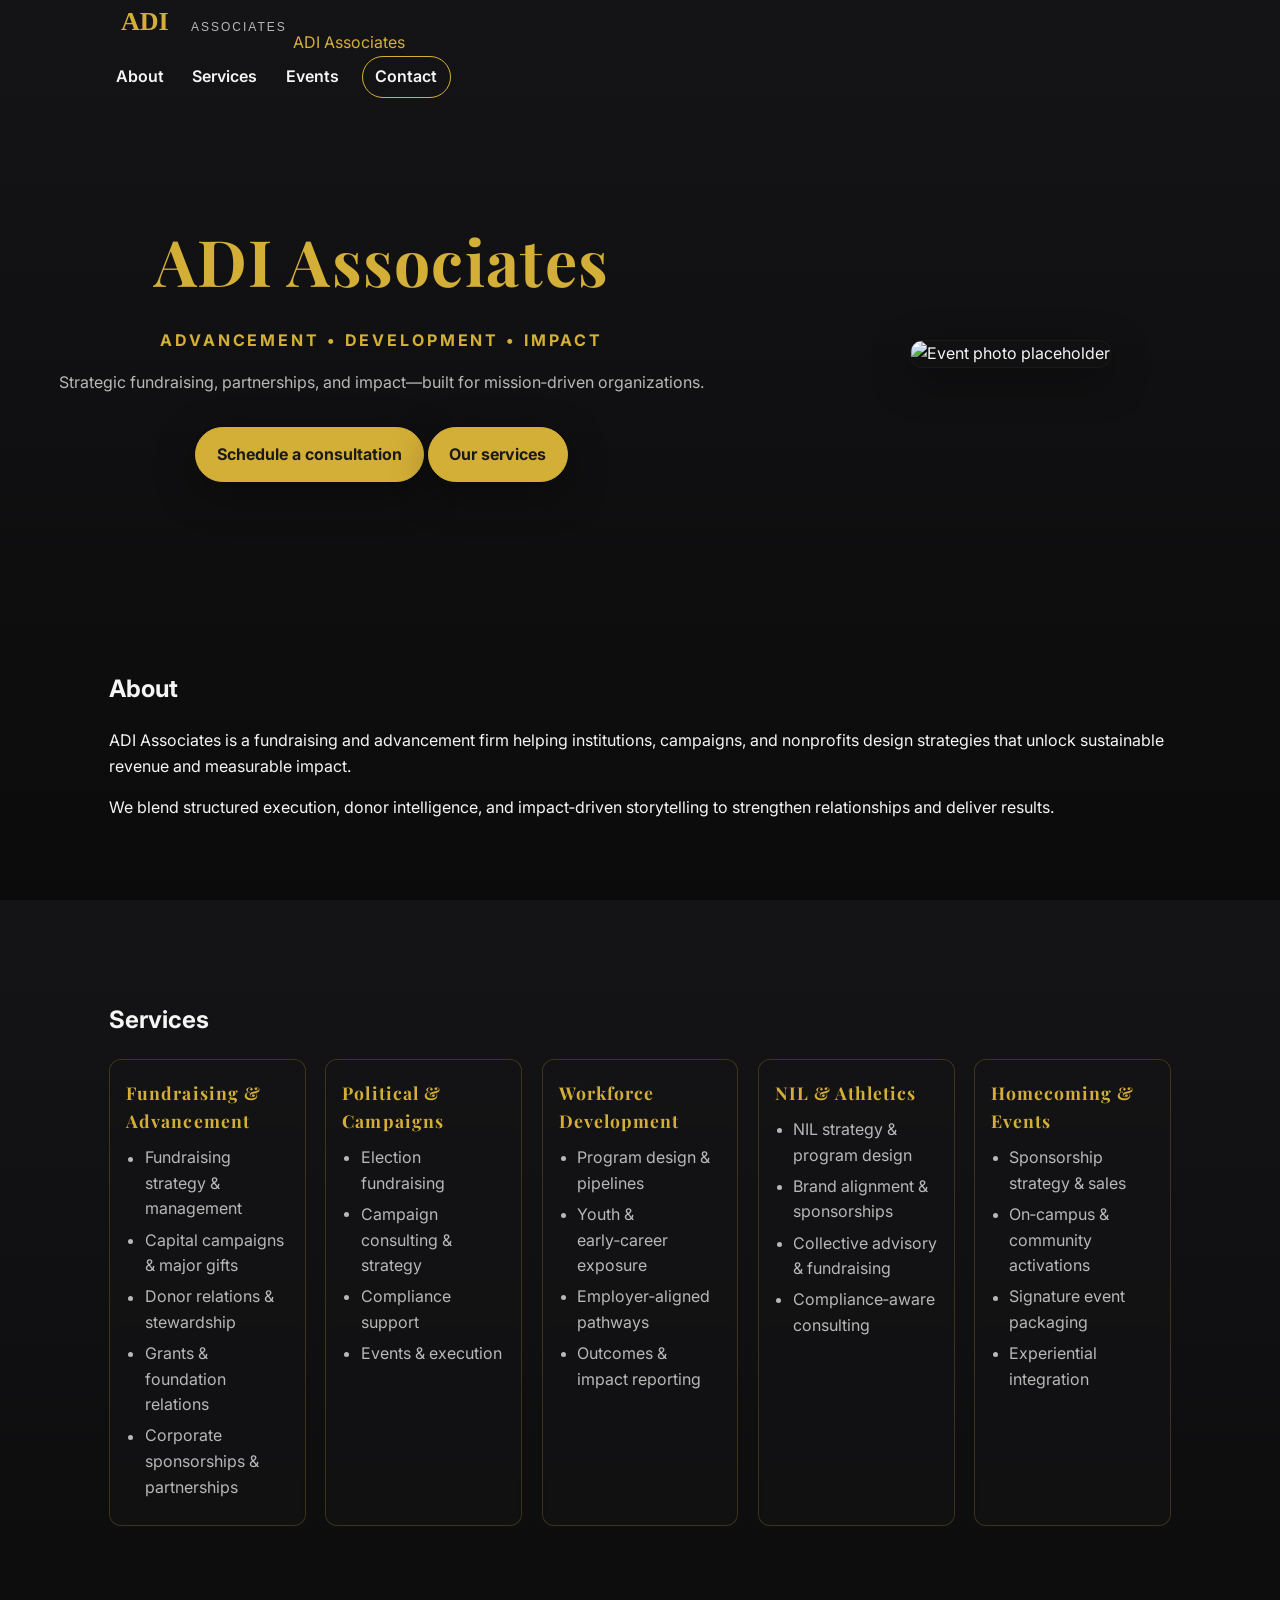
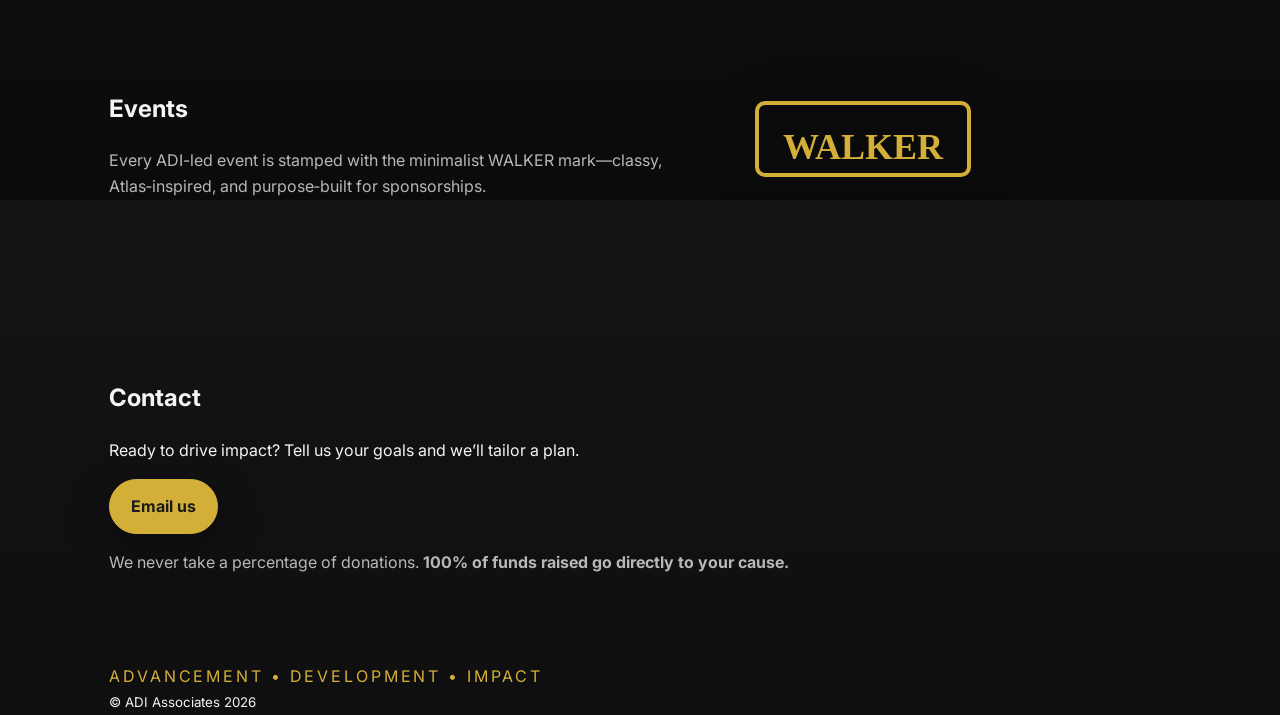
==== index.html @ 45808eef "Initial site commit — ADI Associates" ====
<!doctype html>
<html lang="en">
<head>
  <meta charset="utf-8" />
  <meta name="viewport" content="width=device-width,initial-scale=1" />
  <title>ADI Associates | Advancement • Development • Impact</title>
  <meta name="description" content="ADI Associates partners with institutions, campaigns, and nonprofits to deliver strategic fundraising, advancement, workforce development, NIL advisory, and signature event sponsorships that drive measurable impact." />

  <!-- Web fonts -->
  <link rel="preconnect" href="https://fonts.googleapis.com">
  <link rel="preconnect" href="https://fonts.gstatic.com" crossorigin>
  <link href="https://fonts.googleapis.com/css2?family=Inter:wght@400;600;700&family=Playfair+Display:wght@500;700&display=swap" rel="stylesheet">

  <!-- Styles -->
  <link rel="stylesheet" href="styles.css">

  <!-- Favicon (SVG) -->
  <link rel="icon" href="favicon.svg" type="image/svg+xml">

  <!-- Accessibility: visible skip link when focused -->
  <style>
    .skip-link { position: absolute; left: -9999px; top: auto; width: 1px; height: 1px; overflow: hidden; }
    .skip-link:focus { left: 10px; top: 10px; width: auto; height: auto; background:#fff; color:#000; padding:8px 12px; z-index:1000; text-decoration:none; border-radius:4px; }
  </style>
</head>
<body>
  <a class="skip-link" href="#main">Skip to content</a>

  <!-- Header / primary navigation -->
  <header class="site-header" role="banner" aria-label="Site header">
    <div class="container header-inner">
      <a class="logo" href="/" aria-label="ADI Associates homepage">
        <img src="logo.svg" alt="ADI Associates logo" style="height:48px" onerror="this.style.display='none'">
        <span class="logo-text" aria-hidden="true">ADI Associates</span>
      </a>

      <nav class="site-nav" role="navigation" aria-label="Primary">
        <ul class="nav-links">
          <li><a href="#about">About</a></li>
          <li><a href="#services">Services</a></li>
          <li><a href="#events">Events</a></li>
          <li><a class="cta" href="#contact">Contact</a></li>
        </ul>
      </nav>
    </div>
  </header>

  <!-- Main content -->
  <main id="main" tabindex="-1" role="main">
    <!-- Hero -->
    <section class="hero" role="region" aria-labelledby="hero-title">
      <div class="container hero-inner">
        <div class="hero-content">
          <h1 id="hero-title" class="hero-title">ADI Associates</h1>
          <p class="tagline" aria-label="Advancement, Development, Impact">Advancement • Development • Impact</p>
          <p class="lead">Strategic fundraising, partnerships, and impact—built for mission‑driven organizations.</p>

          <p>
            <a class="btn primary" href="mailto:info@adiassociates.com?subject=Let%27s%20Work%20Together">Schedule a consultation</a>
            <a class="btn ghost" href="#services">Our services</a>
          </p>
        </div>

        <div class="hero-media" aria-hidden="false">
          <img src="event-placeholder.svg" alt="Event photo placeholder" class="hero-image" />
        </div>
      </div>
    </section>

    <!-- About -->
    <section id="about" class="section" aria-labelledby="about-title">
      <div class="container">
        <h2 id="about-title">About</h2>
        <p class="copy">ADI Associates is a fundraising and advancement firm helping institutions, campaigns, and nonprofits design strategies that unlock sustainable revenue and measurable impact.</p>
        <p class="copy">We blend structured execution, donor intelligence, and impact‑driven storytelling to strengthen relationships and deliver results.</p>
      </div>
    </section>

    <!-- Services -->
    <section id="services" class="section" aria-labelledby="services-title">
      <div class="container">
        <h2 id="services-title">Services</h2>
        <div class="grid services-grid" role="list">
          <article class="card" role="listitem">
            <h3>Fundraising &amp; Advancement</h3>
            <ul>
              <li>Fundraising strategy &amp; management</li>
              <li>Capital campaigns &amp; major gifts</li>
              <li>Donor relations &amp; stewardship</li>
              <li>Grants &amp; foundation relations</li>
              <li>Corporate sponsorships &amp; partnerships</li>
            </ul>
          </article>

          <article class="card" role="listitem">
            <h3>Political &amp; Campaigns</h3>
            <ul>
              <li>Election fundraising</li>
              <li>Campaign consulting &amp; strategy</li>
              <li>Compliance support</li>
              <li>Events &amp; execution</li>
            </ul>
          </article>

          <article class="card" role="listitem">
            <h3>Workforce Development</h3>
            <ul>
              <li>Program design &amp; pipelines</li>
              <li>Youth &amp; early‑career exposure</li>
              <li>Employer‑aligned pathways</li>
              <li>Outcomes &amp; impact reporting</li>
            </ul>
          </article>

          <article class="card" role="listitem">
            <h3>NIL &amp; Athletics</h3>
            <ul>
              <li>NIL strategy &amp; program design</li>
              <li>Brand alignment &amp; sponsorships</li>
              <li>Collective advisory &amp; fundraising</li>
              <li>Compliance‑aware consulting</li>
            </ul>
          </article>

          <article class="card" role="listitem">
            <h3>Homecoming &amp; Events</h3>
            <ul>
              <li>Sponsorship strategy &amp; sales</li>
              <li>On‑campus &amp; community activations</li>
              <li>Signature event packaging</li>
              <li>Experiential integration</li>
            </ul>
          </article>
        </div>
      </div>
    </section>

    <!-- Events teaser (WALKER mark) -->
    <section id="events" class="section" aria-labelledby="events-title">
      <div class="container teaser">
        <div class="teaser-text">
          <h2 id="events-title">Events</h2>
          <p class="copy">Every ADI-led event is stamped with the minimalist WALKER mark—classy, Atlas‑inspired, and purpose‑built for sponsorships.</p>
        </div>
        <div class="teaser-stamp" aria-hidden="false">
          <img src="walker-stamp.svg" alt="WALKER mark" width="220" height="80" />
        </div>
      </div>
    </section>

    <!-- Contact -->
    <section id="contact" class="section" aria-labelledby="contact-title">
      <div class="container">
        <h2 id="contact-title">Contact</h2>
        <p class="copy">Ready to drive impact? Tell us your goals and we’ll tailor a plan.</p>
        <p>
          <a class="btn primary" href="mailto:info@adiassociates.com?subject=Let%27s%20Work%20Together">Email us</a>
        </p>
        <p class="meta">We never take a percentage of donations. <strong>100% of funds raised go directly to your cause.</strong></p>
      </div>
    </section>
  </main>

  <!-- Footer -->
  <footer class="site-footer" role="contentinfo" aria-label="Footer">
    <div class="container footer-inner">
      <div class="mini-tag">Advancement • Development • Impact</div>
      <small>&copy; ADI Associates <span id="year"></span></small>
    </div>
  </footer>

  <script>
    document.getElementById('year').textContent = new Date().getFullYear();
  </script>
</body>
</html>
---- styles.css ----
/* Color system */
:root{
  --bg-1:#0b0b0c;         /* deep charcoal */
  --bg-2:#141416;         /* muted charcoal */
  --text:#f5f5f5;         /* off-white */
  --muted:#b8b8b8;        /* soft gray */
  --gold:#D4AF37;         /* brand gold */
  --gold-700:#a88920;     /* darker gold hover */
  --maxw:1100px;
  --radius:12px;
  --shadow:0 12px 40px rgba(0,0,0,.35);
}

/* Base */
*,
*::before,
*::after { box-sizing:border-box; }
html,body { margin:0; padding:0; height:100%; }
body {
  font-family: 'Inter', system-ui, -apple-system, "Segoe UI", Roboto, "Helvetica Neue", Arial, sans-serif;
  color:var(--text);
  line-height:1.6;
  background: linear-gradient(180deg, var(--bg-2) 0%, var(--bg-1) 100%);
  -webkit-font-smoothing:antialiased;
  -moz-osx-font-smoothing:grayscale;
  -webkit-font-feature-settings: "liga" 1;
  font-feature-settings: "liga" 1;
}

/* Reduced motion preference */
@media (prefers-reduced-motion: reduce) {
  * { transition: none !important; animation: none !important; scroll-behavior: auto !important; }
}

/* Links */
a { color:var(--gold); text-decoration:none; }
a:hover, a:focus { color:var(--gold-700); outline:none; }

/* Layout utilities */
.container { max-width:var(--maxw); margin:0 auto; padding:0 1.2rem; }
.section { padding:4.5rem 0; }

/* Skip link (accessibility) */
.skip {
  position:absolute; left:-9999px; top:auto; width:1px; height:1px; overflow:hidden;
}
.skip:focus, .skip:active {
  position:fixed; left:1rem; top:1rem; width:auto; height:auto; padding:.5rem .8rem;
  background:#111; color:#fff; border:1px solid var(--gold); border-radius:8px; z-index:10000;
}

/* Focus styles for keyboard users */
:focus-visible {
  outline:3px solid rgba(212,175,55,0.16);
  outline-offset:3px;
}

/* Nav */
.nav {
  position:sticky; top:0; z-index:99;
  -webkit-backdrop-filter: saturate(120%) blur(6px);
  backdrop-filter: saturate(120%) blur(6px);
  background:rgba(11,11,12,.65);
  border-bottom:1px solid rgba(212,175,55,.18);
}
.nav-inner { display:flex; align-items:center; justify-content:space-between; min-height:64px; gap:1rem; }
.nav-links { list-style:none; display:flex; gap:1rem; margin:0; padding:0; align-items:center; }
.nav-links a { color:var(--text); font-weight:600; display:inline-block; padding:.25rem .4rem; border-radius:6px; }
.nav-links a:focus-visible { box-shadow: 0 0 0 4px rgba(212,175,55,0.08); }

/* CTA in nav */
.nav-links .cta {
  padding:.45rem .8rem;
  border:1px solid var(--gold);
  border-radius:999px;
  background:transparent;
  color:var(--text);
}
.nav-links .cta:hover { background:rgba(212,175,55,0.06); color:var(--gold-700); }

/* Hero */
.hero { padding:7rem 0 5rem; text-align:center; }
.hero-title {
  font-family:'Playfair Display', serif;
  font-size:clamp(2.4rem, 5vw, 4rem);
  letter-spacing:.02em;
  margin:0 0 1rem;
  color:var(--gold);
}
.tagline {
  font-weight:700;
  letter-spacing:.18em;
  text-transform:uppercase;
  color:var(--gold);
  margin-bottom:1rem;
}
.lead { color:var(--muted); max-width:720px; margin:0 auto 2rem; }

/* Buttons */
.btn {
  display:inline-block;
  padding:.85rem 1.3rem;
  border-radius:999px;
  background:var(--gold);
  color:#1a1a1a;
  font-weight:700;
  border:1px solid var(--gold);
  box-shadow:var(--shadow);
  text-decoration:none;
}
.btn:hover, .btn:focus { background:var(--gold-700); border-color:var(--gold-700); color:#111; }

/* Grid cards */
.grid {
  display:grid;
  gap:1.2rem;
  grid-template-columns:repeat(5, minmax(0,1fr));
}
@media (max-width:1100px){ .grid{ grid-template-columns:repeat(3,1fr); } }
@media (max-width:760px){ .grid{ grid-template-columns:1fr; } }

.card {
  border:1px solid rgba(212,175,55,.22);
  border-radius:var(--radius);
  padding:1.2rem 1rem;
  background:rgba(20,20,22,.5);
  backdrop-filter: blur(2px);
}
.card h3 {
  font-family:'Playfair Display', serif;
  font-size:1.1rem;
  margin:0 0 .6rem;
  color:var(--gold);
  letter-spacing:.06em;
}
.card ul { margin:0; padding-left:1.15rem; color:var(--text); }
.card li { margin:.35rem 0; color:var(--muted); }

/* Events teaser */
.teaser { display:grid; gap:1rem; grid-template-columns:1.2fr .8fr; align-items:center; }
@media (max-width:900px){ .teaser{ grid-template-columns:1fr; } }
.teaser-text .copy { color:var(--muted); }
.teaser-stamp img { max-width:240px; filter:drop-shadow(0 8px 24px rgba(0,0,0,.35)); }

/* Footer */
.footer {
  padding:2rem 0;
  border-top:1px solid rgba(212,175,55,.18);
  color:var(--muted);
  text-align:center;
}
.mini-tag {
  letter-spacing:.18em;
  text-transform:uppercase;
  color:var(--gold);
}
.meta { color:var(--muted); margin-top:.8rem }

/* Small helpers */
.visually-hidden { position:absolute !important; height:1px; width:1px; overflow:hidden; clip:rect(1px,1px,1px,1px); white-space:nowrap; }
.center { text-align:center; }

/* Responsive hero/media layout (optional) */
@media (min-width:900px) {
  .hero-inner { display:flex; align-items:center; justify-content:space-between; gap:2rem; max-width:1200px; margin:0 auto; }
  .hero-media { flex:0 0 420px; }
  .hero-media img { width:100%; border-radius:var(--radius); box-shadow:var(--shadow); border:1px solid rgba(212,175,55,0.06); }
}
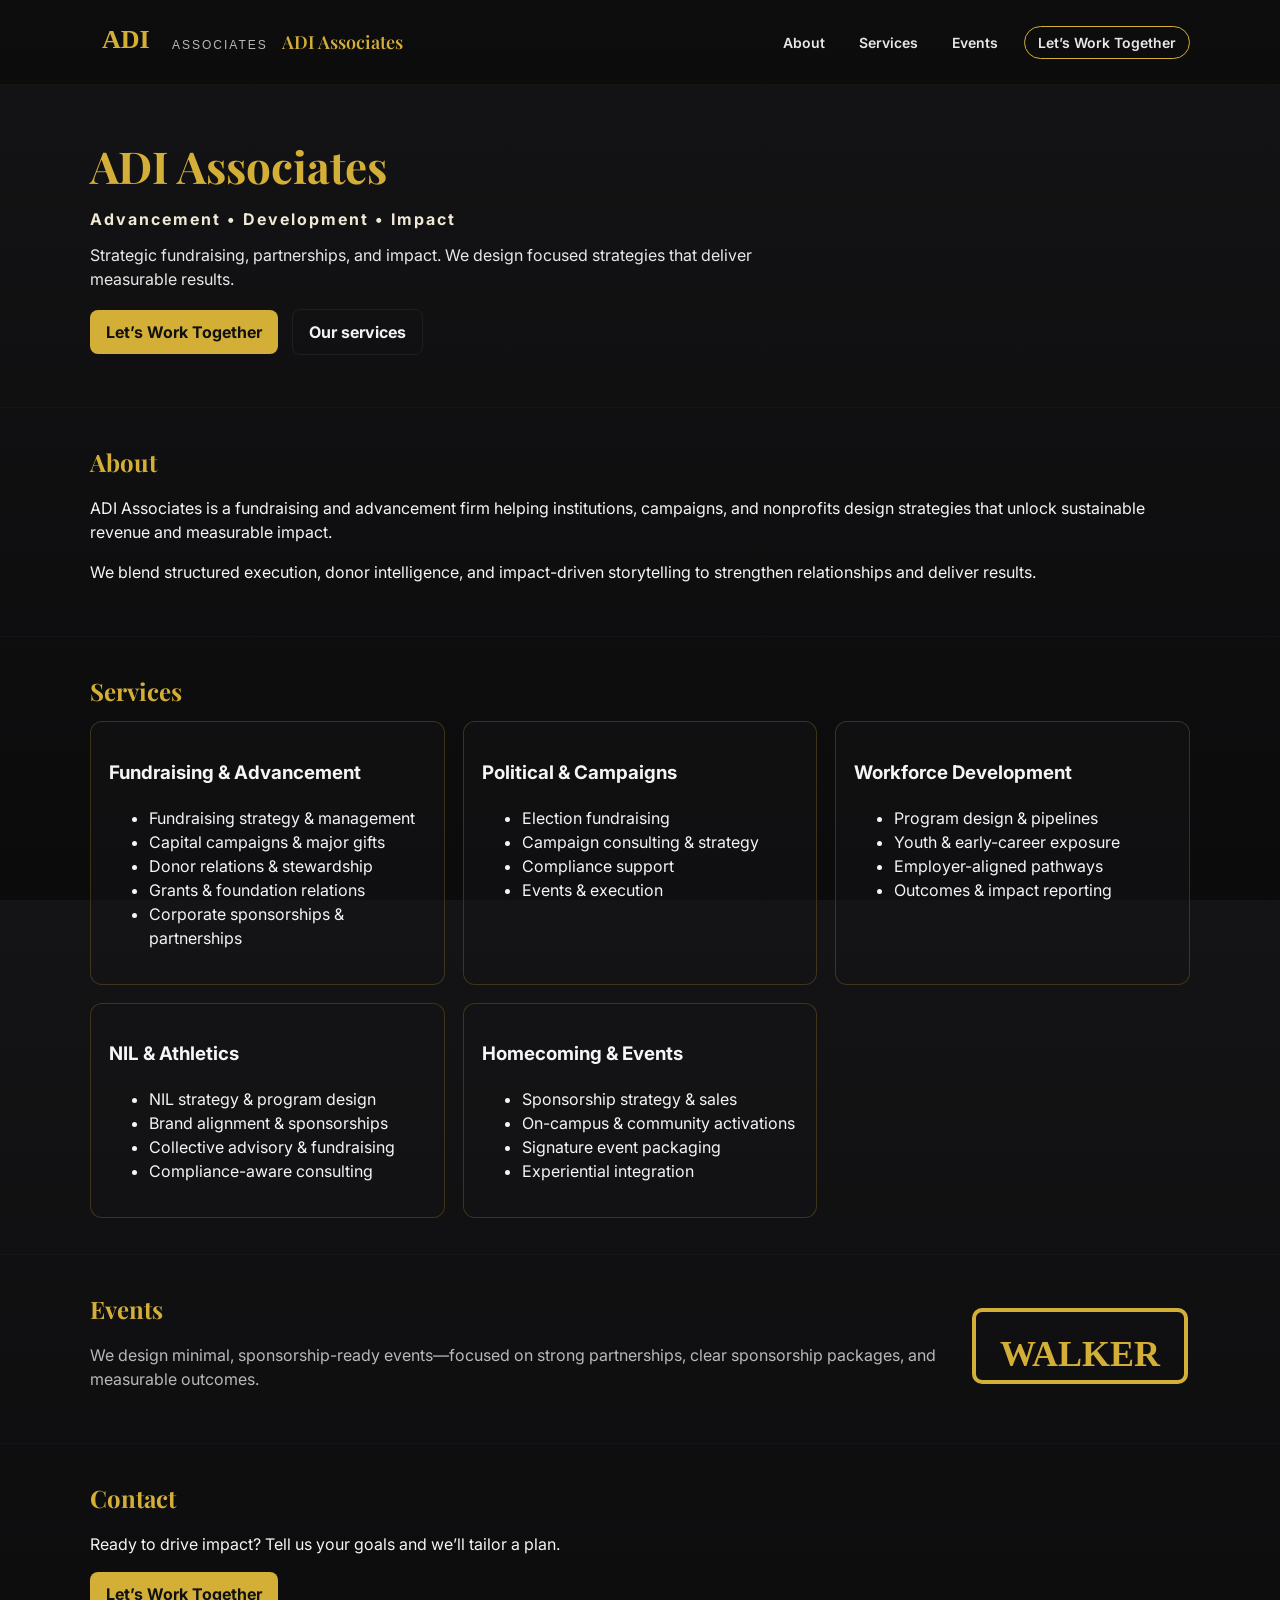
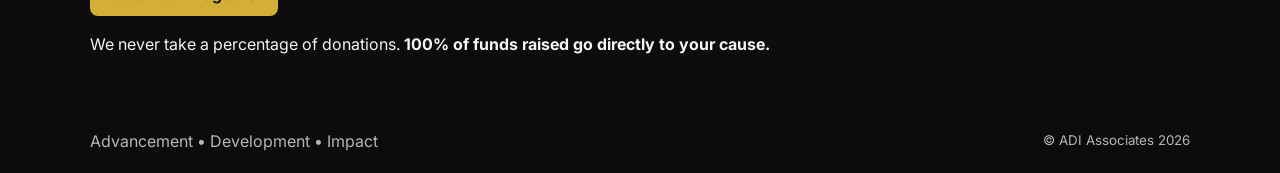
==== commit 6b8240fc: "Content + UX: simplify hero/events, add contact page, mobile tweaks" ====
--- a/index.html
+++ b/index.html
@@ -6,27 +6,16 @@
   <title>ADI Associates | Advancement • Development • Impact</title>
   <meta name="description" content="ADI Associates partners with institutions, campaigns, and nonprofits to deliver strategic fundraising, advancement, workforce development, NIL advisory, and signature event sponsorships that drive measurable impact." />
 
-  <!-- Web fonts -->
   <link rel="preconnect" href="https://fonts.googleapis.com">
   <link rel="preconnect" href="https://fonts.gstatic.com" crossorigin>
   <link href="https://fonts.googleapis.com/css2?family=Inter:wght@400;600;700&family=Playfair+Display:wght@500;700&display=swap" rel="stylesheet">
 
-  <!-- Styles -->
   <link rel="stylesheet" href="styles.css">
-
-  <!-- Favicon (SVG) -->
   <link rel="icon" href="favicon.svg" type="image/svg+xml">
-
-  <!-- Accessibility: visible skip link when focused -->
-  <style>
-    .skip-link { position: absolute; left: -9999px; top: auto; width: 1px; height: 1px; overflow: hidden; }
-    .skip-link:focus { left: 10px; top: 10px; width: auto; height: auto; background:#fff; color:#000; padding:8px 12px; z-index:1000; text-decoration:none; border-radius:4px; }
-  </style>
 </head>
 <body>
   <a class="skip-link" href="#main">Skip to content</a>
 
-  <!-- Header / primary navigation -->
   <header class="site-header" role="banner" aria-label="Site header">
     <div class="container header-inner">
       <a class="logo" href="/" aria-label="ADI Associates homepage">
@@ -39,13 +28,12 @@
           <li><a href="#about">About</a></li>
           <li><a href="#services">Services</a></li>
           <li><a href="#events">Events</a></li>
-          <li><a class="cta" href="#contact">Contact</a></li>
+          <li><a class="cta" href="contact.html">Let’s Work Together</a></li>
         </ul>
       </nav>
     </div>
   </header>
 
-  <!-- Main content -->
   <main id="main" tabindex="-1" role="main">
     <!-- Hero -->
     <section class="hero" role="region" aria-labelledby="hero-title">
@@ -53,17 +41,14 @@
         <div class="hero-content">
           <h1 id="hero-title" class="hero-title">ADI Associates</h1>
           <p class="tagline" aria-label="Advancement, Development, Impact">Advancement • Development • Impact</p>
-          <p class="lead">Strategic fundraising, partnerships, and impact—built for mission‑driven organizations.</p>
-
+          <p class="lead">Strategic fundraising, partnerships, and impact. We design focused strategies that deliver measurable results.</p>
           <p>
-            <a class="btn primary" href="mailto:info@adiassociates.com?subject=Let%27s%20Work%20Together">Schedule a consultation</a>
+            <a class="btn primary" href="contact.html">Let’s Work Together</a>
             <a class="btn ghost" href="#services">Our services</a>
           </p>
         </div>
 
-        <div class="hero-media" aria-hidden="false">
-          <img src="event-placeholder.svg" alt="Event photo placeholder" class="hero-image" />
-        </div>
+        <!-- Hero image intentionally removed to keep the site minimal and faster on mobile -->
       </div>
     </section>
 
@@ -72,7 +57,7 @@
       <div class="container">
         <h2 id="about-title">About</h2>
         <p class="copy">ADI Associates is a fundraising and advancement firm helping institutions, campaigns, and nonprofits design strategies that unlock sustainable revenue and measurable impact.</p>
-        <p class="copy">We blend structured execution, donor intelligence, and impact‑driven storytelling to strengthen relationships and deliver results.</p>
+        <p class="copy">We blend structured execution, donor intelligence, and impact-driven storytelling to strengthen relationships and deliver results.</p>
       </div>
     </section>
 
@@ -106,8 +91,8 @@
             <h3>Workforce Development</h3>
             <ul>
               <li>Program design &amp; pipelines</li>
-              <li>Youth &amp; early‑career exposure</li>
-              <li>Employer‑aligned pathways</li>
+              <li>Youth &amp; early-career exposure</li>
+              <li>Employer-aligned pathways</li>
               <li>Outcomes &amp; impact reporting</li>
             </ul>
           </article>
@@ -118,7 +103,7 @@
               <li>NIL strategy &amp; program design</li>
               <li>Brand alignment &amp; sponsorships</li>
               <li>Collective advisory &amp; fundraising</li>
-              <li>Compliance‑aware consulting</li>
+              <li>Compliance-aware consulting</li>
             </ul>
           </article>
 
@@ -126,7 +111,7 @@
             <h3>Homecoming &amp; Events</h3>
             <ul>
               <li>Sponsorship strategy &amp; sales</li>
-              <li>On‑campus &amp; community activations</li>
+              <li>On-campus &amp; community activations</li>
               <li>Signature event packaging</li>
               <li>Experiential integration</li>
             </ul>
@@ -135,33 +120,33 @@
       </div>
     </section>
 
-    <!-- Events teaser (WALKER mark) -->
+    <!-- Events teaser -->
     <section id="events" class="section" aria-labelledby="events-title">
       <div class="container teaser">
         <div class="teaser-text">
           <h2 id="events-title">Events</h2>
-          <p class="copy">Every ADI-led event is stamped with the minimalist WALKER mark—classy, Atlas‑inspired, and purpose‑built for sponsorships.</p>
+          <p class="copy">We design minimal, sponsorship-ready events—focused on strong partnerships, clear sponsorship packages, and measurable outcomes.</p>
         </div>
+
         <div class="teaser-stamp" aria-hidden="false">
           <img src="walker-stamp.svg" alt="WALKER mark" width="220" height="80" />
         </div>
       </div>
     </section>
 
-    <!-- Contact -->
+    <!-- Contact CTA -->
     <section id="contact" class="section" aria-labelledby="contact-title">
       <div class="container">
         <h2 id="contact-title">Contact</h2>
         <p class="copy">Ready to drive impact? Tell us your goals and we’ll tailor a plan.</p>
         <p>
-          <a class="btn primary" href="mailto:info@adiassociates.com?subject=Let%27s%20Work%20Together">Email us</a>
+          <a class="btn primary" href="contact.html">Let’s Work Together</a>
         </p>
         <p class="meta">We never take a percentage of donations. <strong>100% of funds raised go directly to your cause.</strong></p>
       </div>
     </section>
   </main>
 
-  <!-- Footer -->
   <footer class="site-footer" role="contentinfo" aria-label="Footer">
     <div class="container footer-inner">
       <div class="mini-tag">Advancement • Development • Impact</div>
@@ -169,8 +154,6 @@
     </div>
   </footer>
 
-  <script>
-    document.getElementById('year').textContent = new Date().getFullYear();
-  </script>
+  <script>document.getElementById('year').textContent = new Date().getFullYear();</script>
 </body>
 </html>
--- a/styles.css
+++ b/styles.css
@@ -1,168 +1,77 @@
 /* Color system */
 :root{
-  --bg-1:#0b0b0c;         /* deep charcoal */
-  --bg-2:#141416;         /* muted charcoal */
-  --text:#f5f5f5;         /* off-white */
-  --muted:#b8b8b8;        /* soft gray */
-  --gold:#D4AF37;         /* brand gold */
-  --gold-700:#a88920;     /* darker gold hover */
+  --bg-1:#0b0b0c;
+  --bg-2:#141416;
+  --text:#f5f5f5;
+  --muted:#b8b8b8;
+  --gold:#D4AF37;
+  --gold-700:#a88920;
   --maxw:1100px;
   --radius:12px;
   --shadow:0 12px 40px rgba(0,0,0,.35);
 }
 
 /* Base */
-*,
-*::before,
-*::after { box-sizing:border-box; }
-html,body { margin:0; padding:0; height:100%; }
-body {
-  font-family: 'Inter', system-ui, -apple-system, "Segoe UI", Roboto, "Helvetica Neue", Arial, sans-serif;
-  color:var(--text);
-  line-height:1.6;
-  background: linear-gradient(180deg, var(--bg-2) 0%, var(--bg-1) 100%);
-  -webkit-font-smoothing:antialiased;
-  -moz-osx-font-smoothing:grayscale;
-  -webkit-font-feature-settings: "liga" 1;
-  font-feature-settings: "liga" 1;
-}
+*, *::before, *::after { box-sizing:border-box; }
+html,body{ margin:0; padding:0; height:100%; font-family: 'Inter', system-ui, -apple-system, 'Segoe UI', Roboto, 'Helvetica Neue', Arial, sans-serif; color:var(--text); background: linear-gradient(180deg, var(--bg-2), var(--bg-1)); -webkit-font-smoothing:antialiased; -moz-osx-font-smoothing:grayscale; line-height:1.5; }
+.container{ width:calc(100% - 40px); max-width:var(--maxw); margin:0 auto; }
 
-/* Reduced motion preference */
-@media (prefers-reduced-motion: reduce) {
-  * { transition: none !important; animation: none !important; scroll-behavior: auto !important; }
-}
+/* Skip link */
+.skip-link { position:absolute; left:-9999px; top:auto; width:1px; height:1px; overflow:hidden; }
+.skip-link:focus { left:10px; top:10px; width:auto; height:auto; background:#fff; color:#000; padding:8px 12px; z-index:1000; text-decoration:none; border-radius:4px; }
 
-/* Links */
-a { color:var(--gold); text-decoration:none; }
-a:hover, a:focus { color:var(--gold-700); outline:none; }
-
-/* Layout utilities */
-.container { max-width:var(--maxw); margin:0 auto; padding:0 1.2rem; }
-.section { padding:4.5rem 0; }
-
-/* Skip link (accessibility) */
-.skip {
-  position:absolute; left:-9999px; top:auto; width:1px; height:1px; overflow:hidden;
-}
-.skip:focus, .skip:active {
-  position:fixed; left:1rem; top:1rem; width:auto; height:auto; padding:.5rem .8rem;
-  background:#111; color:#fff; border:1px solid var(--gold); border-radius:8px; z-index:10000;
-}
-
-/* Focus styles for keyboard users */
-:focus-visible {
-  outline:3px solid rgba(212,175,55,0.16);
-  outline-offset:3px;
-}
+/* Header */
+.site-header{ padding:18px 0; border-bottom:1px solid rgba(212,175,55,0.06); background:rgba(0,0,0,0.35); position:sticky; top:0; z-index:50; }
+.header-inner{ display:flex; align-items:center; justify-content:space-between; gap:24px; }
+.logo { display:flex; align-items:center; gap:12px; text-decoration:none; color:inherit;}
+.logo img{ height:48px; display:inline-block; }
+.logo-text{ font-family:"Playfair Display", Georgia, serif; color:var(--gold); font-weight:600; font-size:18px; }
 
 /* Nav */
-.nav {
-  position:sticky; top:0; z-index:99;
-  -webkit-backdrop-filter: saturate(120%) blur(6px);
-  backdrop-filter: saturate(120%) blur(6px);
-  background:rgba(11,11,12,.65);
-  border-bottom:1px solid rgba(212,175,55,.18);
-}
-.nav-inner { display:flex; align-items:center; justify-content:space-between; min-height:64px; gap:1rem; }
-.nav-links { list-style:none; display:flex; gap:1rem; margin:0; padding:0; align-items:center; }
-.nav-links a { color:var(--text); font-weight:600; display:inline-block; padding:.25rem .4rem; border-radius:6px; }
-.nav-links a:focus-visible { box-shadow: 0 0 0 4px rgba(212,175,55,0.08); }
-
-/* CTA in nav */
-.nav-links .cta {
-  padding:.45rem .8rem;
-  border:1px solid var(--gold);
-  border-radius:999px;
-  background:transparent;
-  color:var(--text);
-}
-.nav-links .cta:hover { background:rgba(212,175,55,0.06); color:var(--gold-700); }
+.nav-links{ display:flex; gap:18px; list-style:none; margin:0; padding:0; align-items:center; }
+.nav-links a{ color:rgba(255,255,255,0.9); text-decoration:none; font-weight:600; font-size:14px; padding:6px 8px; border-radius:6px; }
+.nav-links a:hover, .nav-links a:focus{ color:var(--gold); outline:none; }
+.nav-links .cta{ padding:.45rem .8rem; border:1px solid var(--gold); border-radius:999px; background:transparent; }
 
 /* Hero */
-.hero { padding:7rem 0 5rem; text-align:center; }
-.hero-title {
-  font-family:'Playfair Display', serif;
-  font-size:clamp(2.4rem, 5vw, 4rem);
-  letter-spacing:.02em;
-  margin:0 0 1rem;
-  color:var(--gold);
-}
-.tagline {
-  font-weight:700;
-  letter-spacing:.18em;
-  text-transform:uppercase;
-  color:var(--gold);
-  margin-bottom:1rem;
-}
-.lead { color:var(--muted); max-width:720px; margin:0 auto 2rem; }
+.hero{ padding:48px 0 36px; }
+.hero-inner{ display:block; gap:32px; }
+.hero-title{ font-family:"Playfair Display", serif; font-size:44px; margin:0 0 8px 0; color:var(--gold); }
+.tagline{ font-weight:700; letter-spacing:2px; color:#f1e9d6; margin:0 0 12px 0; }
+.lead{ max-width:70ch; margin:0 0 18px 0; color:rgba(255,255,255,0.9); }
 
 /* Buttons */
-.btn {
-  display:inline-block;
-  padding:.85rem 1.3rem;
-  border-radius:999px;
-  background:var(--gold);
-  color:#1a1a1a;
-  font-weight:700;
-  border:1px solid var(--gold);
-  box-shadow:var(--shadow);
-  text-decoration:none;
-}
-.btn:hover, .btn:focus { background:var(--gold-700); border-color:var(--gold-700); color:#111; }
+.btn{ display:inline-block; text-decoration:none; padding:10px 16px; border-radius:8px; font-weight:700; }
+.btn.primary{ background:var(--gold); color:#111; }
+.btn.ghost{ border:1px solid rgba(255,255,255,0.06); color:rgba(255,255,255,0.95); background:transparent; margin-left:10px; }
 
-/* Grid cards */
-.grid {
-  display:grid;
-  gap:1.2rem;
-  grid-template-columns:repeat(5, minmax(0,1fr));
-}
-@media (max-width:1100px){ .grid{ grid-template-columns:repeat(3,1fr); } }
-@media (max-width:760px){ .grid{ grid-template-columns:1fr; } }
+/* Sections */
+.section{ padding:36px 0; border-top:1px solid rgba(255,255,255,0.02); }
+.section h2{ font-family:"Playfair Display", serif; color:var(--gold); margin:0 0 12px 0; font-size:24px; }
 
-.card {
-  border:1px solid rgba(212,175,55,.22);
-  border-radius:var(--radius);
-  padding:1.2rem 1rem;
-  background:rgba(20,20,22,.5);
-  backdrop-filter: blur(2px);
-}
-.card h3 {
-  font-family:'Playfair Display', serif;
-  font-size:1.1rem;
-  margin:0 0 .6rem;
-  color:var(--gold);
-  letter-spacing:.06em;
-}
-.card ul { margin:0; padding-left:1.15rem; color:var(--text); }
-.card li { margin:.35rem 0; color:var(--muted); }
+/* Grid */
+.services-grid{ display:grid; grid-template-columns: repeat(3, 1fr); gap:18px; }
+.card{ border:1px solid rgba(212,175,55,0.22); border-radius:var(--radius); padding:18px; background:rgba(20,20,22,0.5); }
 
 /* Events teaser */
-.teaser { display:grid; gap:1rem; grid-template-columns:1.2fr .8fr; align-items:center; }
-@media (max-width:900px){ .teaser{ grid-template-columns:1fr; } }
-.teaser-text .copy { color:var(--muted); }
-.teaser-stamp img { max-width:240px; filter:drop-shadow(0 8px 24px rgba(0,0,0,.35)); }
+.teaser{ display:flex; gap:20px; align-items:center; justify-content:space-between; }
+.teaser-text .copy{ color:var(--muted); }
 
 /* Footer */
-.footer {
-  padding:2rem 0;
-  border-top:1px solid rgba(212,175,55,.18);
-  color:var(--muted);
-  text-align:center;
+.site-footer{ padding:20px 0; border-top:1px solid rgba(255,255,255,0.02); color:rgba(255,255,255,0.7); text-align:center; }
+.footer-inner{ display:flex; align-items:center; justify-content:space-between; gap:16px; }
+
+/* Mobile */
+@media (max-width:1100px){ .services-grid{ grid-template-columns:repeat(2,1fr); } }
+@media (max-width:760px){
+  .header-inner{ flex-direction:row; align-items:center; }
+  .nav-links{ display:none; } /* keep header minimal on small screens */
+  .hero-inner{ padding:0; }
+  .services-grid{ grid-template-columns:1fr; }
+  .logo img{ height:40px; }
+  .hero-title{ font-size:34px; }
+
+  /* Make primary CTAs full width on small screens */
+  .btn.primary, .btn.ghost { display:block; width:100%; box-sizing:border-box; text-align:center; padding:12px; margin:8px 0; }
+  .container { width:calc(100% - 24px); }
 }
-.mini-tag {
-  letter-spacing:.18em;
-  text-transform:uppercase;
-  color:var(--gold);
-}
-.meta { color:var(--muted); margin-top:.8rem }
-
-/* Small helpers */
-.visually-hidden { position:absolute !important; height:1px; width:1px; overflow:hidden; clip:rect(1px,1px,1px,1px); white-space:nowrap; }
-.center { text-align:center; }
-
-/* Responsive hero/media layout (optional) */
-@media (min-width:900px) {
-  .hero-inner { display:flex; align-items:center; justify-content:space-between; gap:2rem; max-width:1200px; margin:0 auto; }
-  .hero-media { flex:0 0 420px; }
-  .hero-media img { width:100%; border-radius:var(--radius); box-shadow:var(--shadow); border:1px solid rgba(212,175,55,0.06); }
-}
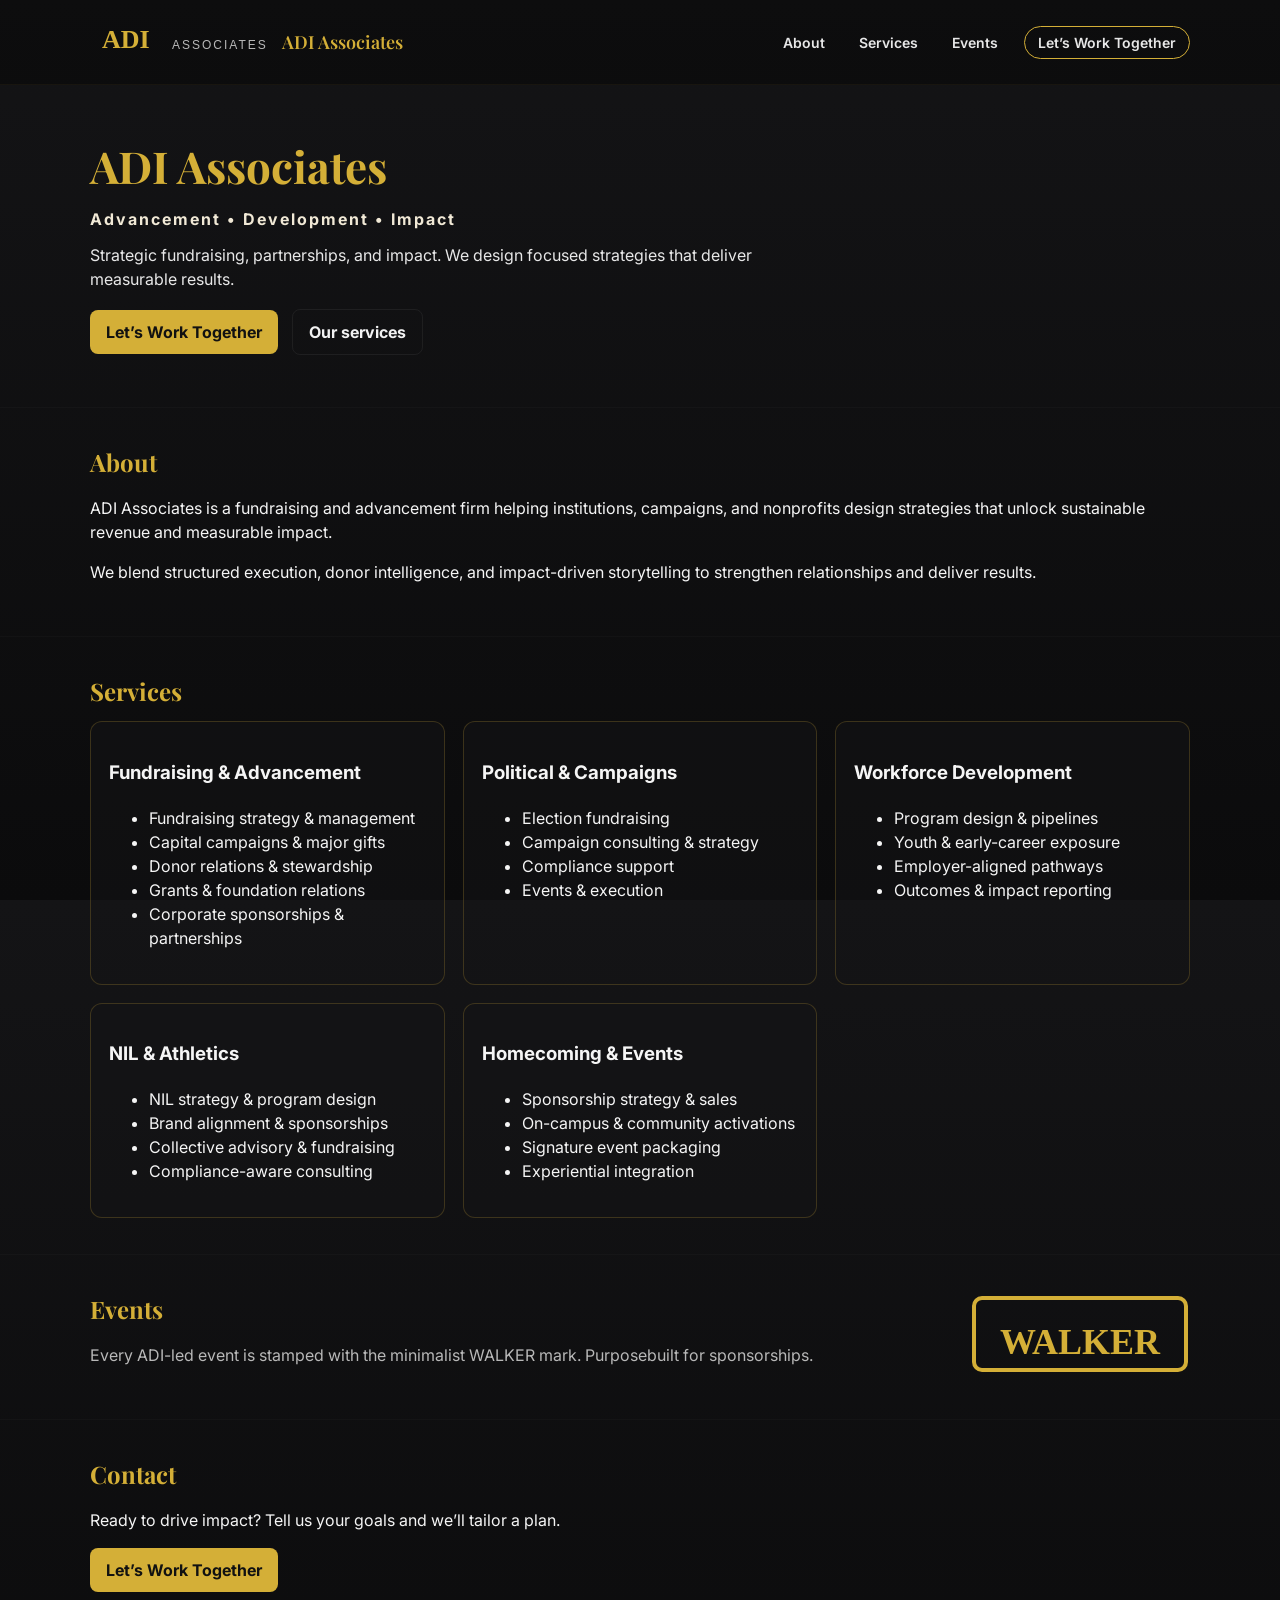
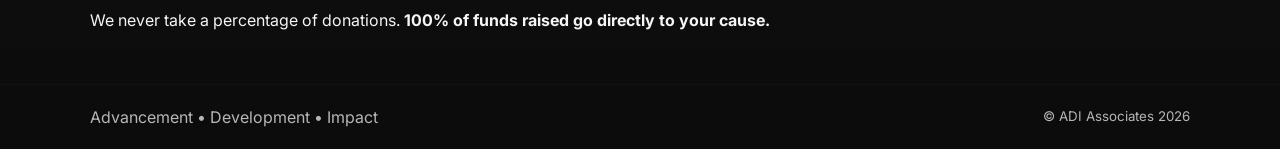
==== commit b67b5d3c: "Content: update events copy and contact email; remove socials" ====
--- a/index.html
+++ b/index.html
@@ -125,7 +125,7 @@
       <div class="container teaser">
         <div class="teaser-text">
           <h2 id="events-title">Events</h2>
-          <p class="copy">We design minimal, sponsorship-ready events—focused on strong partnerships, clear sponsorship packages, and measurable outcomes.</p>
+          <p class="copy">Every ADI-led event is stamped with the minimalist WALKER mark. Purpose  built for sponsorships.</p>
         </div>
 
         <div class="teaser-stamp" aria-hidden="false">
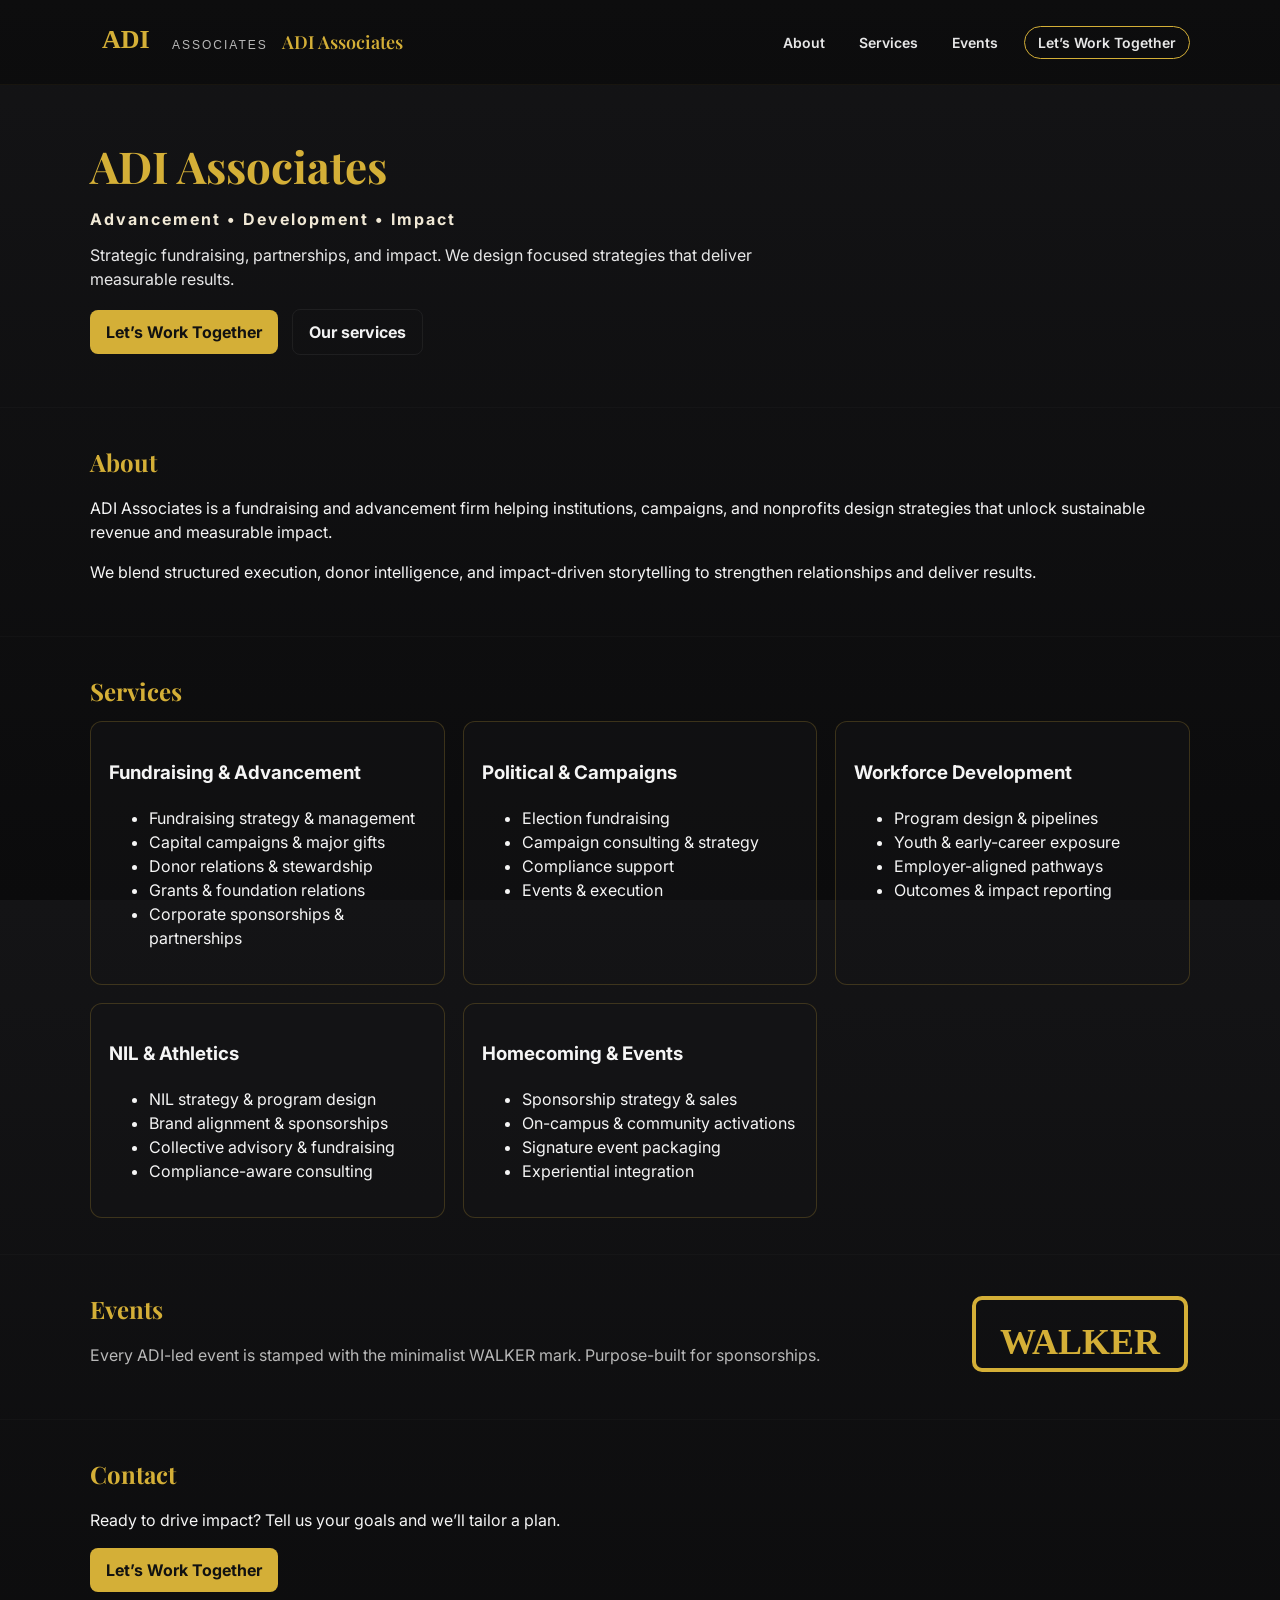
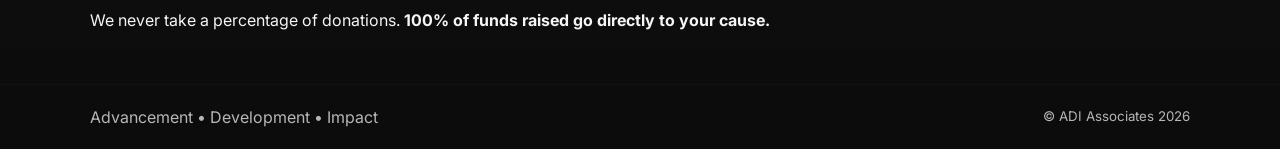
==== commit 33167e0b: "Fix: update events copy and remove stray nulls" ====
--- a/index.html
+++ b/index.html
@@ -125,7 +125,7 @@
       <div class="container teaser">
         <div class="teaser-text">
           <h2 id="events-title">Events</h2>
-          <p class="copy">Every ADI-led event is stamped with the minimalist WALKER mark. Purpose  built for sponsorships.</p>
+          <p class="copy">Every ADI-led event is stamped with the minimalist WALKER mark. Purpose-built for sponsorships.</p>
         </div>
 
         <div class="teaser-stamp" aria-hidden="false">
@@ -156,4 +156,4 @@
 
   <script>document.getElementById('year').textContent = new Date().getFullYear();</script>
 </body>
-</html>
+</html>
